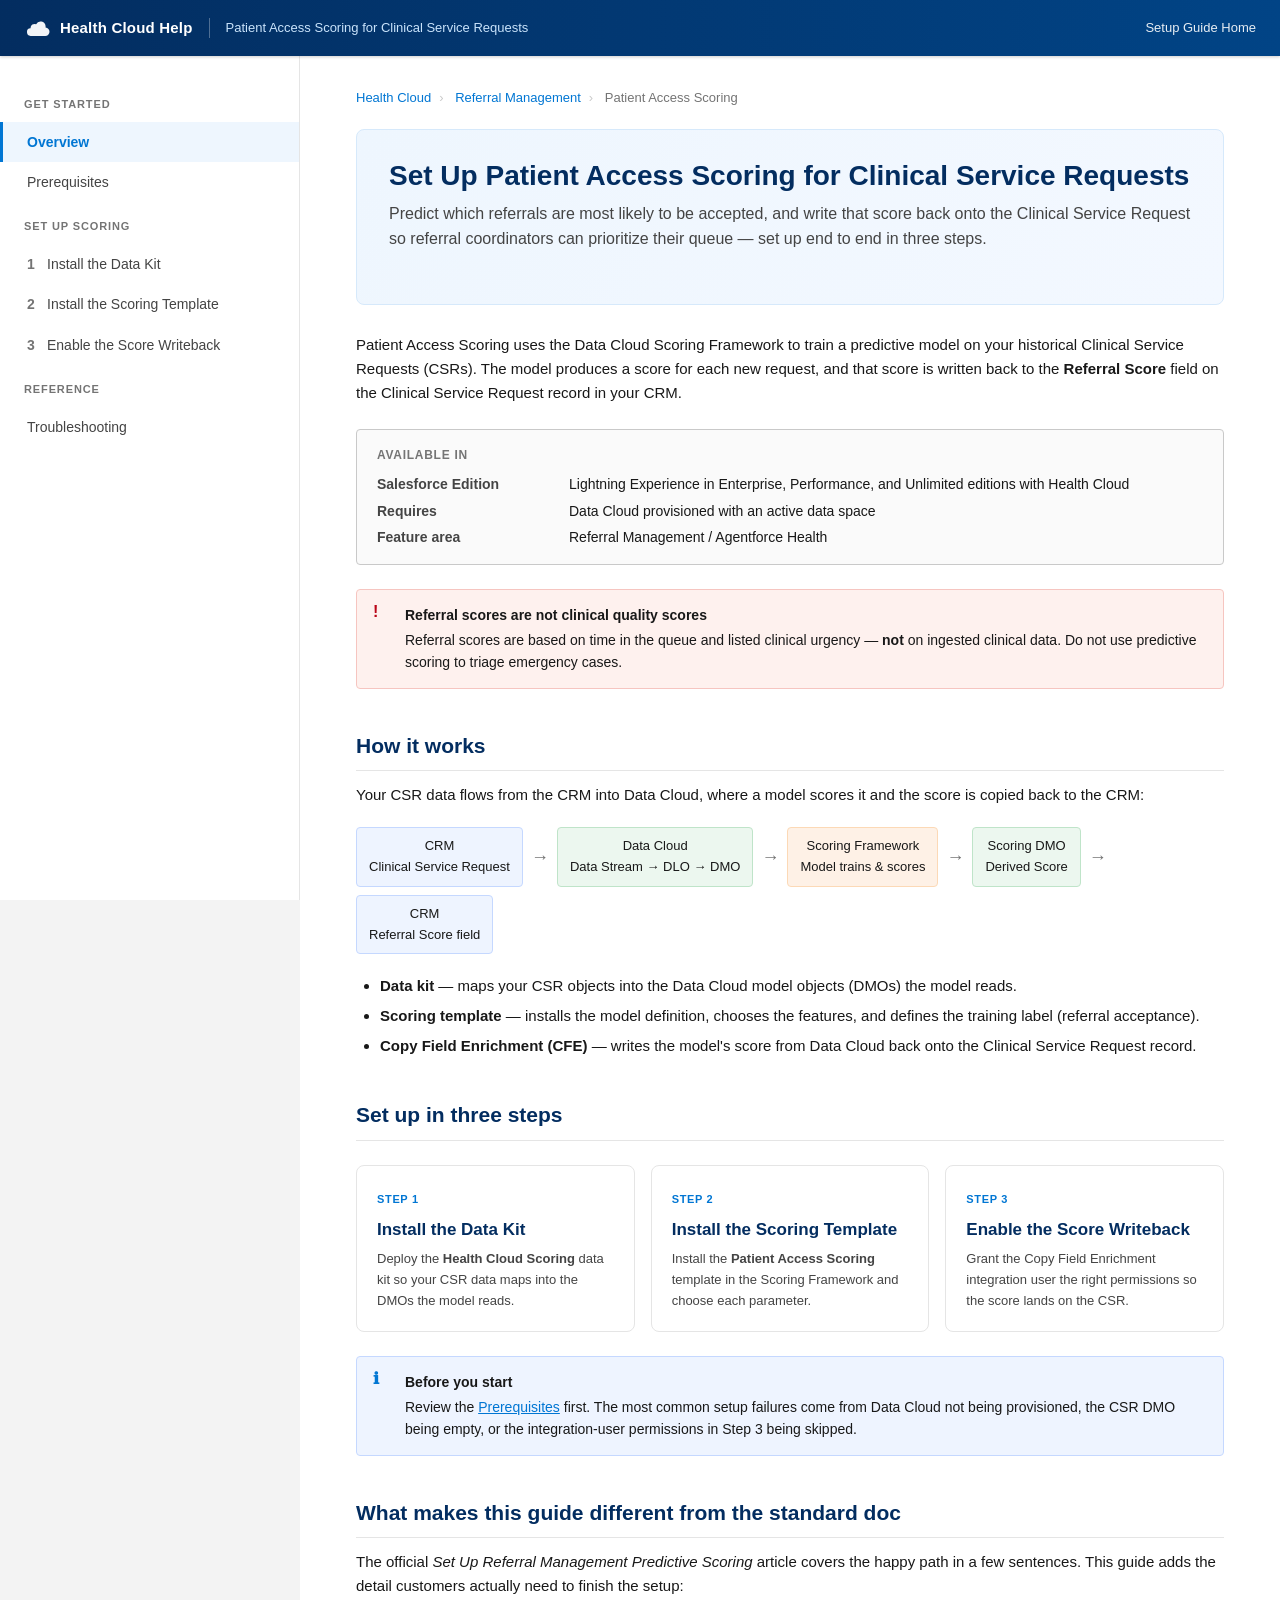
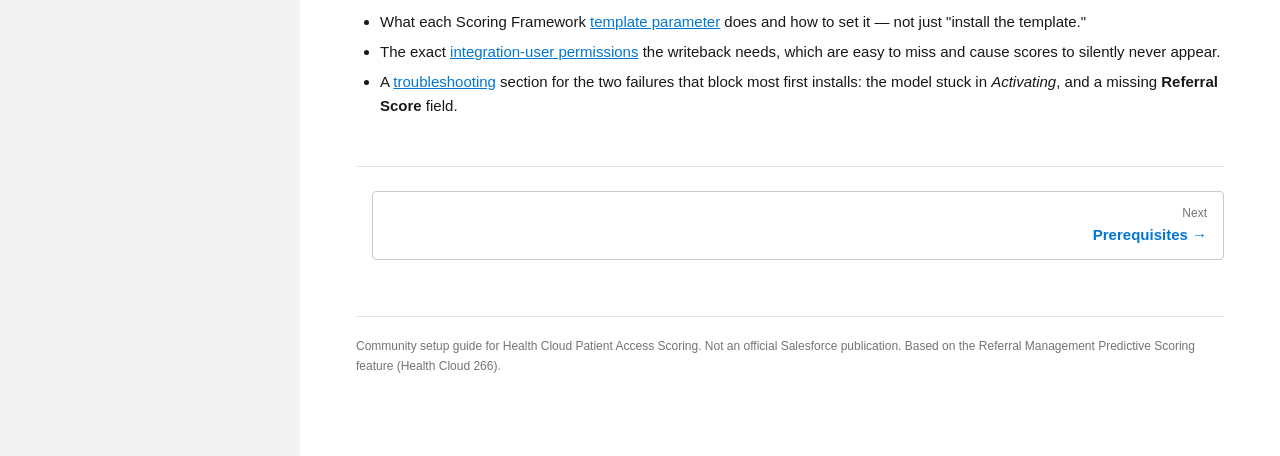
==== index.html @ 1a2166a1 "Patient Access Scoring end-to-end setup guide (SLDS-styled help site) Covers data kit install (CSRSc" ====
<!DOCTYPE html>
<html lang="en">
<head>
  <meta charset="UTF-8">
  <meta name="viewport" content="width=device-width, initial-scale=1.0">
  <title>Set Up Patient Access Scoring for Clinical Service Requests | Health Cloud Help</title>
  <meta name="description" content="End-to-end guide to set up predictive referral scoring for Clinical Service Requests in Health Cloud: install the data kit, install the scoring template, and enable score writeback.">
  <link rel="stylesheet" href="assets/styles.css">
</head>
<body data-page="index">
  <div class="layout">
    <main class="content">
      <nav class="breadcrumb">
        <a href="index.html">Health Cloud</a><span class="sep">›</span>
        <a href="index.html">Referral Management</a><span class="sep">›</span>
        Patient Access Scoring
      </nav>

      <div class="hero">
        <h1>Set Up Patient Access Scoring for Clinical Service Requests</h1>
        <p class="subtitle">Predict which referrals are most likely to be accepted, and write that score back onto the Clinical Service Request so referral coordinators can prioritize their queue — set up end to end in three steps.</p>
      </div>

      <p>Patient Access Scoring uses the Data Cloud Scoring Framework to train a predictive model on your historical Clinical Service Requests (CSRs). The model produces a score for each new request, and that score is written back to the <strong>Referral Score</strong> field on the Clinical Service Request record in your CRM.</p>

      <div class="editions">
        <h4>Available In</h4>
        <dl>
          <dt>Salesforce Edition</dt><dd>Lightning Experience in Enterprise, Performance, and Unlimited editions with Health Cloud</dd>
          <dt>Requires</dt><dd>Data Cloud provisioned with an active data space</dd>
          <dt>Feature area</dt><dd>Referral Management / Agentforce Health</dd>
        </dl>
      </div>

      <div class="callout important">
        <span class="label">Referral scores are not clinical quality scores</span>
        Referral scores are based on time in the queue and listed clinical urgency — <strong>not</strong> on ingested clinical data. Do not use predictive scoring to triage emergency cases.
      </div>

      <h2>How it works</h2>
      <p>Your CSR data flows from the CRM into Data Cloud, where a model scores it and the score is copied back to the CRM:</p>
      <div class="flow">
        <div class="node crm">CRM<br>Clinical Service Request</div>
        <span class="arrow">→</span>
        <div class="node dc">Data Cloud<br>Data Stream → DLO → DMO</div>
        <span class="arrow">→</span>
        <div class="node model">Scoring Framework<br>Model trains &amp; scores</div>
        <span class="arrow">→</span>
        <div class="node dc">Scoring DMO<br>Derived Score</div>
        <span class="arrow">→</span>
        <div class="node crm">CRM<br>Referral Score field</div>
      </div>
      <ul>
        <li><strong>Data kit</strong> — maps your CSR objects into the Data Cloud model objects (DMOs) the model reads.</li>
        <li><strong>Scoring template</strong> — installs the model definition, chooses the features, and defines the training label (referral acceptance).</li>
        <li><strong>Copy Field Enrichment (CFE)</strong> — writes the model's score from Data Cloud back onto the Clinical Service Request record.</li>
      </ul>

      <h2>Set up in three steps</h2>
      <div class="cards">
        <a class="card" href="data-kit.html">
          <span class="step-tag">Step 1</span>
          <h3>Install the Data Kit</h3>
          <p>Deploy the <strong>Health Cloud Scoring</strong> data kit so your CSR data maps into the DMOs the model reads.</p>
        </a>
        <a class="card" href="scoring-framework.html">
          <span class="step-tag">Step 2</span>
          <h3>Install the Scoring Template</h3>
          <p>Install the <strong>Patient Access Scoring</strong> template in the Scoring Framework and choose each parameter.</p>
        </a>
        <a class="card" href="cfe-permissions.html">
          <span class="step-tag">Step 3</span>
          <h3>Enable the Score Writeback</h3>
          <p>Grant the Copy Field Enrichment integration user the right permissions so the score lands on the CSR.</p>
        </a>
      </div>

      <div class="callout note">
        <span class="label">Before you start</span>
        Review the <a href="prerequisites.html">Prerequisites</a> first. The most common setup failures come from Data Cloud not being provisioned, the CSR DMO being empty, or the integration-user permissions in Step 3 being skipped.
      </div>

      <h2>What makes this guide different from the standard doc</h2>
      <p>The official <em>Set Up Referral Management Predictive Scoring</em> article covers the happy path in a few sentences. This guide adds the detail customers actually need to finish the setup:</p>
      <ul>
        <li>What each Scoring Framework <a href="scoring-framework.html">template parameter</a> does and how to set it — not just "install the template."</li>
        <li>The exact <a href="cfe-permissions.html">integration-user permissions</a> the writeback needs, which are easy to miss and cause scores to silently never appear.</li>
        <li>A <a href="troubleshooting.html">troubleshooting</a> section for the two failures that block most first installs: the model stuck in <em>Activating</em>, and a missing <strong>Referral Score</strong> field.</li>
      </ul>

      <div class="pager">
        <span></span>
        <a class="next" href="prerequisites.html"><span class="dir">Next</span><span class="ttl">Prerequisites →</span></a>
      </div>

      <footer>
        Community setup guide for Health Cloud Patient Access Scoring. Not an official Salesforce publication. Based on the Referral Management Predictive Scoring feature (Health Cloud 266).
      </footer>
    </main>
  </div>
  <script src="assets/site.js"></script>
</body>
</html>
---- assets/styles.css ----
/* Patient Access Scoring — Help site
   Styling modeled on Salesforce Help (help.salesforce.com) using the
   Salesforce Lightning Design System color tokens and type scale. */

:root {
  --sf-blue: #0176d3;
  --sf-blue-dark: #014486;
  --sf-blue-hover: #005fb2;
  --sf-navy: #032d60;
  --sf-bg: #f3f3f3;
  --sf-surface: #ffffff;
  --sf-border: #e5e5e5;
  --sf-border-strong: #c9c9c9;
  --sf-text: #181818;
  --sf-text-weak: #444444;
  --sf-text-weakest: #747474;
  --sf-green: #2e844a;
  --sf-green-bg: #ecf7ef;
  --sf-orange: #fe9339;
  --sf-orange-bg: #fef1e6;
  --sf-red: #ba0517;
  --sf-red-bg: #fef1ee;
  --sf-code-bg: #f4f6f9;
  --sf-radius: 0.25rem;
  --sf-shadow: 0 2px 4px rgba(0,0,0,0.06), 0 1px 2px rgba(0,0,0,0.04);
  --font: 'Salesforce Sans', -apple-system, BlinkMacSystemFont, 'Segoe UI', Roboto, Helvetica, Arial, sans-serif;
  --mono: 'SFMono-Regular', Consolas, 'Liberation Mono', Menlo, monospace;
}

* { box-sizing: border-box; }

html { scroll-behavior: smooth; }

body {
  margin: 0;
  font-family: var(--font);
  color: var(--sf-text);
  background: var(--sf-bg);
  font-size: 15px;
  line-height: 1.6;
  -webkit-font-smoothing: antialiased;
}

/* ---------- Top header ---------- */
.site-header {
  background: linear-gradient(90deg, var(--sf-navy) 0%, var(--sf-blue-dark) 100%);
  color: #fff;
  padding: 0;
  position: sticky;
  top: 0;
  z-index: 100;
  box-shadow: 0 1px 3px rgba(0,0,0,0.2);
}
.site-header-inner {
  max-width: 1280px;
  margin: 0 auto;
  padding: 0 24px;
  display: flex;
  align-items: center;
  height: 56px;
  gap: 16px;
}
.site-header .cloud-badge {
  display: inline-flex;
  align-items: center;
  gap: 8px;
  font-weight: 700;
  font-size: 15px;
  letter-spacing: 0.2px;
}
.site-header .cloud-badge svg { width: 28px; height: 28px; }
.site-header .product {
  font-size: 13px;
  color: #c9e3fb;
  border-left: 1px solid rgba(255,255,255,0.3);
  padding-left: 16px;
}
.site-header .spacer { flex: 1; }
.site-header .header-link {
  color: #fff;
  text-decoration: none;
  font-size: 13px;
  opacity: 0.9;
}
.site-header .header-link:hover { opacity: 1; text-decoration: underline; }

/* ---------- Layout ---------- */
.layout {
  max-width: 1280px;
  margin: 0 auto;
  display: grid;
  grid-template-columns: 300px 1fr;
  gap: 0;
  align-items: start;
}
.sidebar {
  background: var(--sf-surface);
  border-right: 1px solid var(--sf-border);
  min-height: calc(100vh - 56px);
  padding: 24px 0;
  position: sticky;
  top: 56px;
  align-self: start;
  max-height: calc(100vh - 56px);
  overflow-y: auto;
}
.sidebar h2 {
  font-size: 11px;
  text-transform: uppercase;
  letter-spacing: 0.08em;
  color: var(--sf-text-weakest);
  padding: 0 24px;
  margin: 16px 0 8px;
}
.sidebar nav a {
  display: block;
  padding: 9px 24px 9px 24px;
  color: var(--sf-text-weak);
  text-decoration: none;
  font-size: 14px;
  border-left: 3px solid transparent;
}
.sidebar nav a:hover { background: #f8f9fb; color: var(--sf-blue); }
.sidebar nav a.active {
  color: var(--sf-blue);
  border-left-color: var(--sf-blue);
  background: #eef6fe;
  font-weight: 600;
}
.sidebar nav a .step-num {
  display: inline-block;
  width: 20px;
  color: var(--sf-text-weakest);
  font-weight: 600;
}

/* ---------- Main content ---------- */
.content {
  background: var(--sf-surface);
  padding: 32px 56px 80px;
  min-height: calc(100vh - 56px);
}
.breadcrumb {
  font-size: 13px;
  color: var(--sf-text-weakest);
  margin-bottom: 20px;
}
.breadcrumb a { color: var(--sf-blue); text-decoration: none; }
.breadcrumb a:hover { text-decoration: underline; }
.breadcrumb .sep { margin: 0 8px; color: var(--sf-border-strong); }

.content h1 {
  font-size: 28px;
  line-height: 1.25;
  font-weight: 700;
  color: var(--sf-navy);
  margin: 0 0 8px;
}
.content .subtitle {
  font-size: 16px;
  color: var(--sf-text-weak);
  margin: 0 0 24px;
}
.content h2 {
  font-size: 21px;
  font-weight: 700;
  color: var(--sf-navy);
  margin: 40px 0 12px;
  padding-bottom: 8px;
  border-bottom: 1px solid var(--sf-border);
}
.content h3 {
  font-size: 17px;
  font-weight: 700;
  color: var(--sf-text);
  margin: 28px 0 8px;
}
.content p { margin: 12px 0; }
.content ul, .content ol { margin: 12px 0; padding-left: 24px; }
.content li { margin: 6px 0; }
.content a { color: var(--sf-blue); }

/* Required Editions box (classic Salesforce Help element) */
.editions {
  border: 1px solid var(--sf-border-strong);
  border-radius: var(--sf-radius);
  background: #fafafa;
  padding: 16px 20px;
  margin: 24px 0;
  font-size: 14px;
}
.editions h4 {
  margin: 0 0 8px;
  font-size: 12px;
  text-transform: uppercase;
  letter-spacing: 0.06em;
  color: var(--sf-text-weakest);
}
.editions dl { margin: 0; display: grid; grid-template-columns: 180px 1fr; gap: 4px 12px; }
.editions dt { color: var(--sf-text-weak); font-weight: 600; }
.editions dd { margin: 0; }

/* Callouts */
.callout {
  border-radius: var(--sf-radius);
  padding: 14px 16px 14px 48px;
  margin: 20px 0;
  position: relative;
  font-size: 14px;
  border: 1px solid transparent;
}
.callout .label { font-weight: 700; display: block; margin-bottom: 2px; }
.callout::before {
  position: absolute;
  left: 16px;
  top: 14px;
  font-size: 16px;
  line-height: 1;
}
.callout.note { background: #eef4ff; border-color: #c5d8ff; }
.callout.note::before { content: "ℹ"; color: var(--sf-blue); font-weight: 700; }
.callout.tip { background: var(--sf-green-bg); border-color: #bfe4c9; }
.callout.tip::before { content: "✓"; color: var(--sf-green); font-weight: 700; }
.callout.warning { background: var(--sf-orange-bg); border-color: #fcd9b6; }
.callout.warning::before { content: "⚠"; color: #b8560f; }
.callout.important { background: var(--sf-red-bg); border-color: #f6c5c0; }
.callout.important::before { content: "!"; color: var(--sf-red); font-weight: 800; }

/* Step cards */
.step {
  display: flex;
  gap: 16px;
  margin: 20px 0;
  align-items: flex-start;
}
.step .num {
  flex: 0 0 32px;
  width: 32px;
  height: 32px;
  border-radius: 50%;
  background: var(--sf-blue);
  color: #fff;
  font-weight: 700;
  display: flex;
  align-items: center;
  justify-content: center;
  font-size: 15px;
}
.step .body { flex: 1; }
.step .body > :first-child { margin-top: 0; }

/* Code blocks */
code {
  font-family: var(--mono);
  font-size: 0.86em;
  background: var(--sf-code-bg);
  padding: 2px 6px;
  border-radius: 3px;
  color: #032d60;
  border: 1px solid #e3e8ef;
}
pre {
  background: #032d42;
  color: #e6f0f7;
  padding: 16px 18px;
  border-radius: var(--sf-radius);
  overflow-x: auto;
  font-size: 13px;
  line-height: 1.5;
  margin: 16px 0;
}
pre code {
  background: none;
  border: none;
  color: inherit;
  padding: 0;
  font-size: 13px;
}

/* Tables */
table {
  width: 100%;
  border-collapse: collapse;
  margin: 16px 0;
  font-size: 14px;
}
th, td {
  text-align: left;
  padding: 10px 12px;
  border: 1px solid var(--sf-border);
  vertical-align: top;
}
th {
  background: #f4f6f9;
  font-weight: 700;
  color: var(--sf-navy);
}
tr:nth-child(even) td { background: #fafbfc; }
td code { white-space: nowrap; }

/* Parameter reference list */
.param {
  border: 1px solid var(--sf-border);
  border-left: 4px solid var(--sf-blue);
  border-radius: var(--sf-radius);
  padding: 14px 18px;
  margin: 14px 0;
}
.param .pname { font-weight: 700; font-size: 15px; color: var(--sf-navy); }
.param .pmeta {
  font-size: 12px;
  color: var(--sf-text-weakest);
  margin: 2px 0 8px;
}
.param .pmeta .default {
  font-family: var(--mono);
  background: var(--sf-code-bg);
  padding: 1px 5px;
  border-radius: 3px;
}
.badge {
  display: inline-block;
  font-size: 11px;
  font-weight: 700;
  padding: 1px 8px;
  border-radius: 10px;
  margin-left: 6px;
  vertical-align: middle;
}
.badge.required { background: var(--sf-red-bg); color: var(--sf-red); }
.badge.optional { background: #eef1f6; color: var(--sf-text-weak); }
.badge.recommended { background: var(--sf-green-bg); color: var(--sf-green); }

/* Pager */
.pager {
  display: flex;
  justify-content: space-between;
  margin-top: 48px;
  padding-top: 24px;
  border-top: 1px solid var(--sf-border);
  gap: 16px;
}
.pager a {
  flex: 1;
  text-decoration: none;
  border: 1px solid var(--sf-border-strong);
  border-radius: var(--sf-radius);
  padding: 12px 16px;
  color: var(--sf-text);
  transition: border-color 0.15s, box-shadow 0.15s;
}
.pager a:hover { border-color: var(--sf-blue); box-shadow: var(--sf-shadow); }
.pager a.next { text-align: right; }
.pager .dir { display: block; font-size: 12px; color: var(--sf-text-weakest); }
.pager .ttl { display: block; font-weight: 600; color: var(--sf-blue); }

/* Overview hero + cards */
.hero {
  background: linear-gradient(120deg, #eef6fe 0%, #f3f8ff 100%);
  border: 1px solid #d6e9fb;
  border-radius: 8px;
  padding: 28px 32px;
  margin-bottom: 28px;
}
.hero h1 { margin-top: 0; }
.cards {
  display: grid;
  grid-template-columns: repeat(auto-fit, minmax(240px, 1fr));
  gap: 16px;
  margin: 24px 0;
}
.card {
  border: 1px solid var(--sf-border);
  border-radius: 8px;
  padding: 20px;
  text-decoration: none;
  color: inherit;
  display: block;
  transition: border-color 0.15s, box-shadow 0.15s, transform 0.15s;
  background: #fff;
}
.card:hover { border-color: var(--sf-blue); box-shadow: var(--sf-shadow); transform: translateY(-2px); }
.card .step-tag {
  font-size: 11px;
  font-weight: 700;
  text-transform: uppercase;
  letter-spacing: 0.06em;
  color: var(--sf-blue);
}
.card h3 { margin: 6px 0; color: var(--sf-navy); }
.card p { font-size: 13px; color: var(--sf-text-weak); margin: 0; }

/* Data flow diagram */
.flow {
  display: flex;
  flex-wrap: wrap;
  align-items: center;
  gap: 8px;
  margin: 20px 0;
  font-size: 13px;
}
.flow .node {
  border: 1px solid var(--sf-border-strong);
  border-radius: var(--sf-radius);
  padding: 8px 12px;
  background: #fff;
  text-align: center;
}
.flow .node.crm { border-color: #c5d8ff; background: #eef4ff; }
.flow .node.dc { border-color: #bfe4c9; background: var(--sf-green-bg); }
.flow .node.model { border-color: #fcd9b6; background: var(--sf-orange-bg); }
.flow .arrow { color: var(--sf-text-weakest); font-size: 18px; }

.content footer {
  margin-top: 56px;
  padding-top: 20px;
  border-top: 1px solid var(--sf-border);
  font-size: 12px;
  color: var(--sf-text-weakest);
}

/* Responsive */
@media (max-width: 900px) {
  .layout { grid-template-columns: 1fr; }
  .sidebar { position: static; max-height: none; border-right: none; border-bottom: 1px solid var(--sf-border); }
  .content { padding: 24px 20px 64px; }
  .editions dl { grid-template-columns: 1fr; }
}
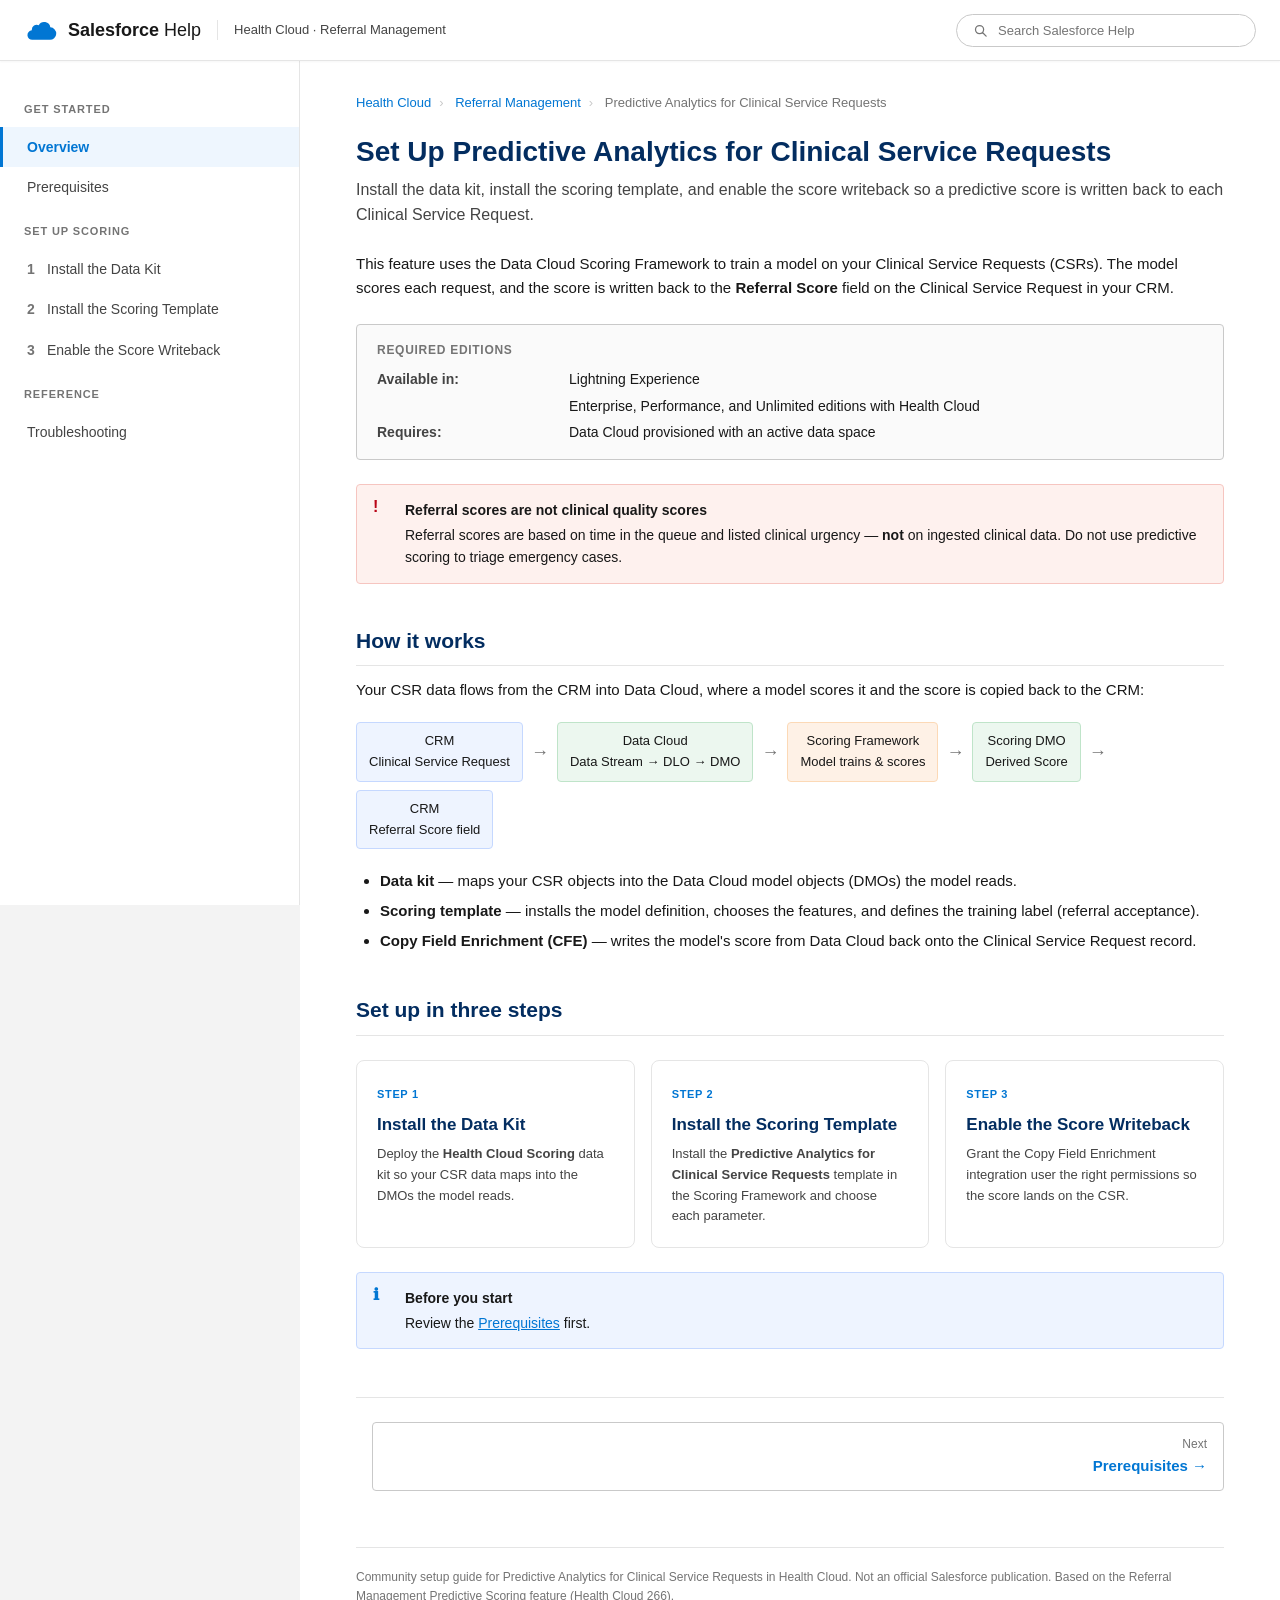
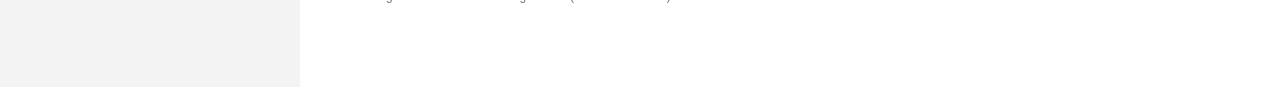
==== commit 3f4bc5d9: "Rename to Predictive Analytics for CSR; fix prerequisite; factual pass - Replace all 'Patient Access" ====
--- a/index.html
+++ b/index.html
@@ -3,8 +3,8 @@
 <head>
   <meta charset="UTF-8">
   <meta name="viewport" content="width=device-width, initial-scale=1.0">
-  <title>Set Up Patient Access Scoring for Clinical Service Requests | Health Cloud Help</title>
-  <meta name="description" content="End-to-end guide to set up predictive referral scoring for Clinical Service Requests in Health Cloud: install the data kit, install the scoring template, and enable score writeback.">
+  <title>Set Up Predictive Analytics for Clinical Service Requests | Health Cloud Help</title>
+  <meta name="description" content="End-to-end guide to set up predictive scoring for Clinical Service Requests in Health Cloud: install the data kit, install the scoring template, and enable score writeback.">
   <link rel="stylesheet" href="assets/styles.css">
 </head>
 <body data-page="index">
@@ -13,22 +13,22 @@
       <nav class="breadcrumb">
         <a href="index.html">Health Cloud</a><span class="sep">›</span>
         <a href="index.html">Referral Management</a><span class="sep">›</span>
-        Patient Access Scoring
+        Predictive Analytics for Clinical Service Requests
       </nav>
 
       <div class="hero">
-        <h1>Set Up Patient Access Scoring for Clinical Service Requests</h1>
-        <p class="subtitle">Predict which referrals are most likely to be accepted, and write that score back onto the Clinical Service Request so referral coordinators can prioritize their queue — set up end to end in three steps.</p>
+        <h1>Set Up Predictive Analytics for Clinical Service Requests</h1>
+        <p class="subtitle">Install the data kit, install the scoring template, and enable the score writeback so a predictive score is written back to each Clinical Service Request.</p>
       </div>
 
-      <p>Patient Access Scoring uses the Data Cloud Scoring Framework to train a predictive model on your historical Clinical Service Requests (CSRs). The model produces a score for each new request, and that score is written back to the <strong>Referral Score</strong> field on the Clinical Service Request record in your CRM.</p>
+      <p>This feature uses the Data Cloud Scoring Framework to train a model on your Clinical Service Requests (CSRs). The model scores each request, and the score is written back to the <strong>Referral Score</strong> field on the Clinical Service Request in your CRM.</p>
 
       <div class="editions">
-        <h4>Available In</h4>
+        <h4>Required Editions</h4>
         <dl>
-          <dt>Salesforce Edition</dt><dd>Lightning Experience in Enterprise, Performance, and Unlimited editions with Health Cloud</dd>
-          <dt>Requires</dt><dd>Data Cloud provisioned with an active data space</dd>
-          <dt>Feature area</dt><dd>Referral Management / Agentforce Health</dd>
+          <dt>Available in:</dt><dd>Lightning Experience</dd>
+          <dt></dt><dd>Enterprise, Performance, and Unlimited editions with Health Cloud</dd>
+          <dt>Requires:</dt><dd>Data Cloud provisioned with an active data space</dd>
         </dl>
       </div>
 
@@ -66,7 +66,7 @@
         <a class="card" href="scoring-framework.html">
           <span class="step-tag">Step 2</span>
           <h3>Install the Scoring Template</h3>
-          <p>Install the <strong>Patient Access Scoring</strong> template in the Scoring Framework and choose each parameter.</p>
+          <p>Install the <strong>Predictive Analytics for Clinical Service Requests</strong> template in the Scoring Framework and choose each parameter.</p>
         </a>
         <a class="card" href="cfe-permissions.html">
           <span class="step-tag">Step 3</span>
@@ -77,16 +77,8 @@
 
       <div class="callout note">
         <span class="label">Before you start</span>
-        Review the <a href="prerequisites.html">Prerequisites</a> first. The most common setup failures come from Data Cloud not being provisioned, the CSR DMO being empty, or the integration-user permissions in Step 3 being skipped.
+        Review the <a href="prerequisites.html">Prerequisites</a> first.
       </div>
-
-      <h2>What makes this guide different from the standard doc</h2>
-      <p>The official <em>Set Up Referral Management Predictive Scoring</em> article covers the happy path in a few sentences. This guide adds the detail customers actually need to finish the setup:</p>
-      <ul>
-        <li>What each Scoring Framework <a href="scoring-framework.html">template parameter</a> does and how to set it — not just "install the template."</li>
-        <li>The exact <a href="cfe-permissions.html">integration-user permissions</a> the writeback needs, which are easy to miss and cause scores to silently never appear.</li>
-        <li>A <a href="troubleshooting.html">troubleshooting</a> section for the two failures that block most first installs: the model stuck in <em>Activating</em>, and a missing <strong>Referral Score</strong> field.</li>
-      </ul>
 
       <div class="pager">
         <span></span>
@@ -94,7 +86,7 @@
       </div>
 
       <footer>
-        Community setup guide for Health Cloud Patient Access Scoring. Not an official Salesforce publication. Based on the Referral Management Predictive Scoring feature (Health Cloud 266).
+        Community setup guide for Predictive Analytics for Clinical Service Requests in Health Cloud. Not an official Salesforce publication. Based on the Referral Management Predictive Scoring feature (Health Cloud 266).
       </footer>
     </main>
   </div>
--- a/assets/styles.css
+++ b/assets/styles.css
@@ -1,4 +1,4 @@
-/* Patient Access Scoring — Help site
+/* Predictive Analytics for Clinical Service Requests — Help site
    Styling modeled on Salesforce Help (help.salesforce.com) using the
    Salesforce Lightning Design System color tokens and type scale. */
 
@@ -41,48 +41,75 @@
   -webkit-font-smoothing: antialiased;
 }
 
-/* ---------- Top header ---------- */
+/* ---------- Top header (help.salesforce.com style) ---------- */
 .site-header {
-  background: linear-gradient(90deg, var(--sf-navy) 0%, var(--sf-blue-dark) 100%);
-  color: #fff;
+  background: #fff;
+  color: var(--sf-text);
   padding: 0;
   position: sticky;
   top: 0;
   z-index: 100;
-  box-shadow: 0 1px 3px rgba(0,0,0,0.2);
+  border-bottom: 1px solid var(--sf-border);
+  box-shadow: 0 1px 2px rgba(0,0,0,0.04);
 }
 .site-header-inner {
-  max-width: 1280px;
+  max-width: 1440px;
   margin: 0 auto;
   padding: 0 24px;
   display: flex;
   align-items: center;
-  height: 56px;
+  height: 60px;
   gap: 16px;
 }
 .site-header .cloud-badge {
   display: inline-flex;
   align-items: center;
+  gap: 10px;
+  font-weight: 400;
+  font-size: 18px;
+  color: var(--sf-text);
+  letter-spacing: 0;
+}
+.site-header .cloud-badge strong { font-weight: 700; }
+.site-header .cloud-badge svg { width: 34px; height: 34px; }
+.site-header .product {
+  font-size: 13px;
+  color: var(--sf-text-weak);
+  border-left: 1px solid var(--sf-border);
+  padding-left: 16px;
+}
+.site-header .spacer { flex: 1; }
+.site-header .search {
+  display: flex;
+  align-items: center;
   gap: 8px;
-  font-weight: 700;
-  font-size: 15px;
-  letter-spacing: 0.2px;
-}
-.site-header .cloud-badge svg { width: 28px; height: 28px; }
-.site-header .product {
-  font-size: 13px;
-  color: #c9e3fb;
-  border-left: 1px solid rgba(255,255,255,0.3);
-  padding-left: 16px;
-}
-.site-header .spacer { flex: 1; }
+  border: 1px solid var(--sf-border-strong);
+  border-radius: 999px;
+  padding: 7px 16px;
+  width: 300px;
+  color: var(--sf-text-weakest);
+  font-size: 13px;
+  background: #fff;
+}
+.site-header .search svg { width: 15px; height: 15px; flex: 0 0 15px; }
+.site-header .search input {
+  border: none;
+  outline: none;
+  flex: 1;
+  font-size: 13px;
+  font-family: var(--font);
+  color: var(--sf-text);
+  background: transparent;
+}
 .site-header .header-link {
-  color: #fff;
+  color: var(--sf-blue);
   text-decoration: none;
   font-size: 13px;
-  opacity: 0.9;
-}
-.site-header .header-link:hover { opacity: 1; text-decoration: underline; }
+}
+.site-header .header-link:hover { text-decoration: underline; }
+@media (max-width: 760px) {
+  .site-header .product, .site-header .search { display: none; }
+}
 
 /* ---------- Layout ---------- */
 .layout {
@@ -354,13 +381,9 @@
 .pager .dir { display: block; font-size: 12px; color: var(--sf-text-weakest); }
 .pager .ttl { display: block; font-weight: 600; color: var(--sf-blue); }
 
-/* Overview hero + cards */
+/* Overview intro + cards */
 .hero {
-  background: linear-gradient(120deg, #eef6fe 0%, #f3f8ff 100%);
-  border: 1px solid #d6e9fb;
-  border-radius: 8px;
-  padding: 28px 32px;
-  margin-bottom: 28px;
+  margin-bottom: 8px;
 }
 .hero h1 { margin-top: 0; }
 .cards {
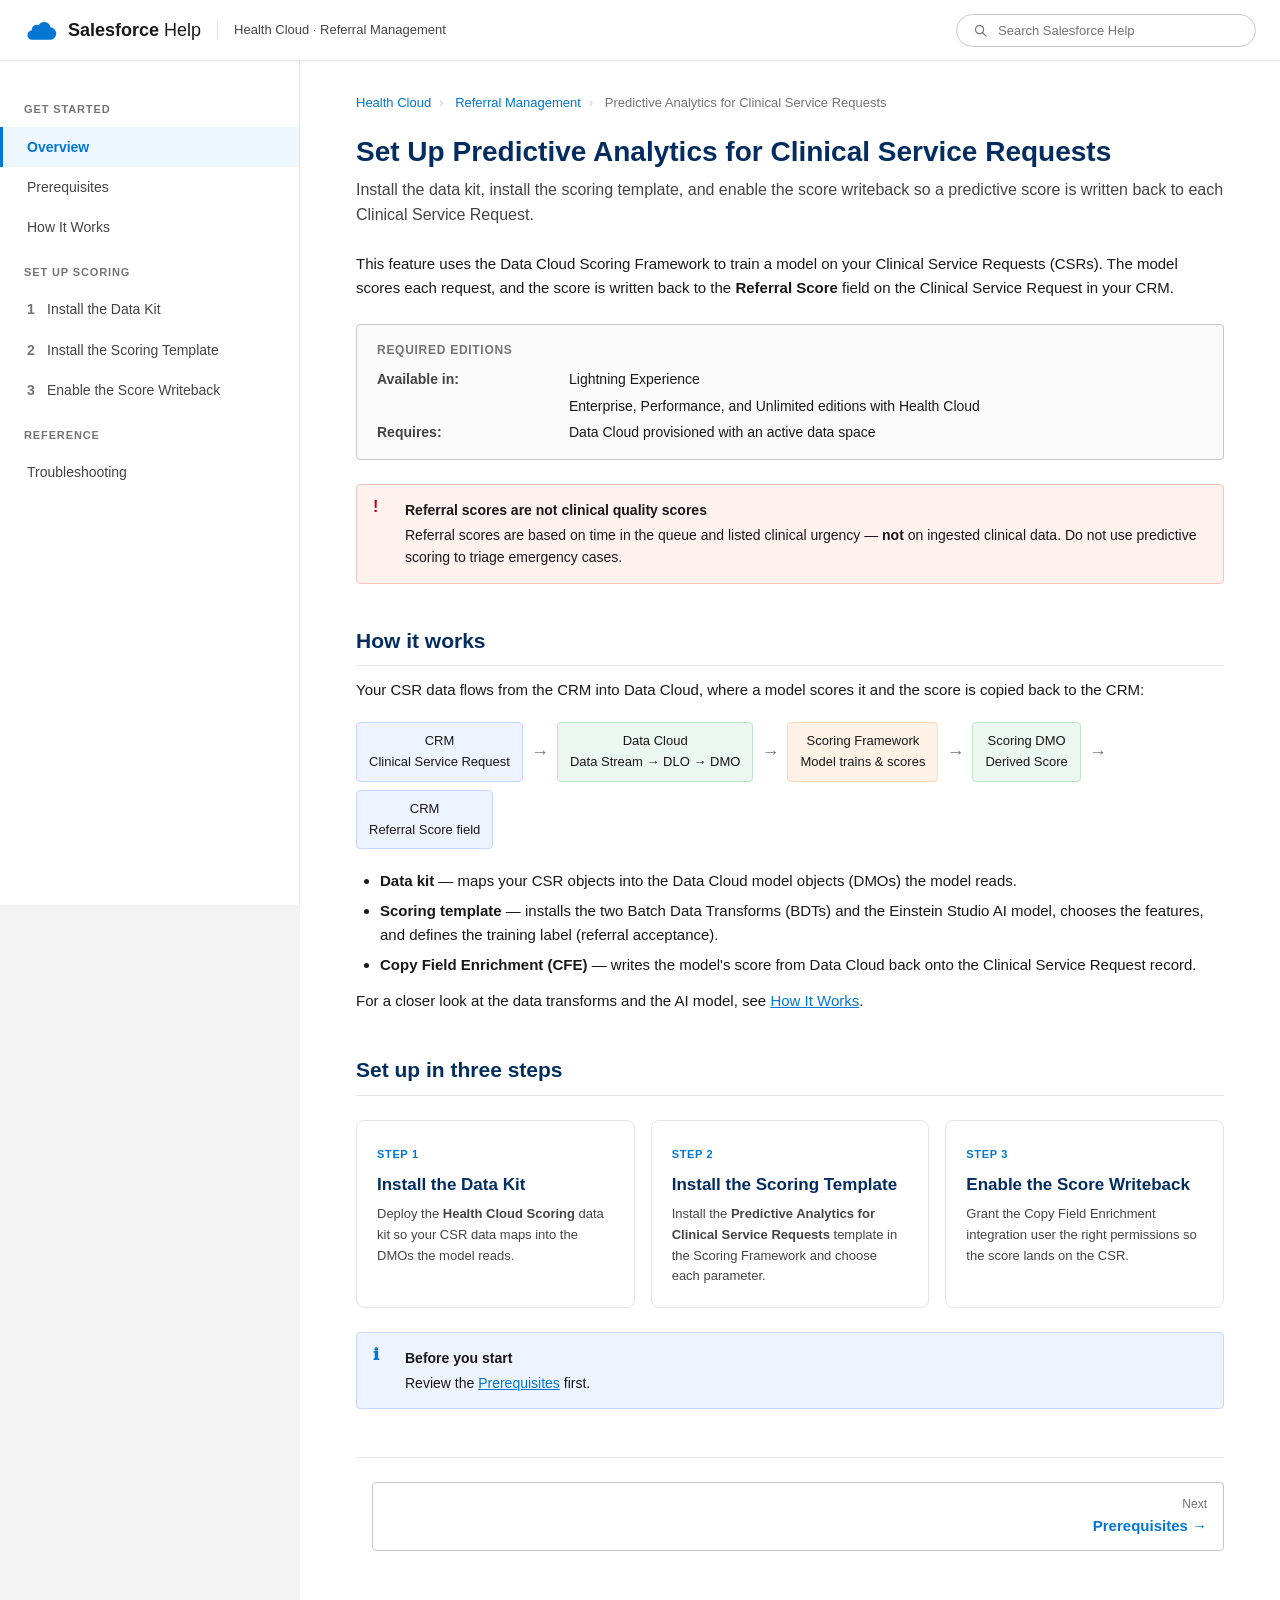
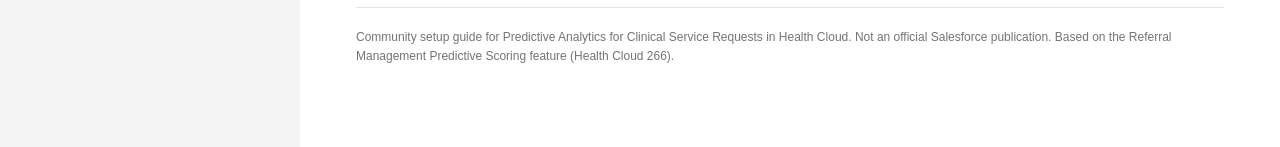
==== commit 1d4cf211: "Explain BDTs and the AI model; document Enable Asset Saving Added a "How It Works" page that walks t" ====
--- a/index.html
+++ b/index.html
@@ -52,9 +52,10 @@
       </div>
       <ul>
         <li><strong>Data kit</strong> — maps your CSR objects into the Data Cloud model objects (DMOs) the model reads.</li>
-        <li><strong>Scoring template</strong> — installs the model definition, chooses the features, and defines the training label (referral acceptance).</li>
+        <li><strong>Scoring template</strong> — installs the two Batch Data Transforms (BDTs) and the Einstein Studio AI model, chooses the features, and defines the training label (referral acceptance).</li>
         <li><strong>Copy Field Enrichment (CFE)</strong> — writes the model's score from Data Cloud back onto the Clinical Service Request record.</li>
       </ul>
+      <p>For a closer look at the data transforms and the AI model, see <a href="how-it-works.html">How It Works</a>.</p>
 
       <h2>Set up in three steps</h2>
       <div class="cards">
--- a/assets/styles.css
+++ b/assets/styles.css
@@ -433,6 +433,41 @@
 .flow .node.dc { border-color: #bfe4c9; background: var(--sf-green-bg); }
 .flow .node.model { border-color: #fcd9b6; background: var(--sf-orange-bg); }
 .flow .arrow { color: var(--sf-text-weakest); font-size: 18px; }
+.muted { color: var(--sf-text-weakest); font-weight: 400; }
+.flow .node .muted { display: block; font-size: 11px; margin-top: 2px; }
+
+/* Figures / screenshots */
+figure.shot {
+  margin: 20px 0;
+  border: 1px solid var(--sf-border);
+  border-radius: var(--sf-radius);
+  overflow: hidden;
+  background: #fff;
+}
+figure.shot img { display: block; width: 100%; height: auto; }
+figure.shot .placeholder {
+  display: flex;
+  flex-direction: column;
+  align-items: center;
+  justify-content: center;
+  gap: 8px;
+  min-height: 180px;
+  background: repeating-linear-gradient(45deg, #f7f9fb, #f7f9fb 12px, #f1f4f8 12px, #f1f4f8 24px);
+  color: var(--sf-text-weakest);
+  font-size: 13px;
+  text-align: center;
+  padding: 24px;
+  border-bottom: 1px solid var(--sf-border);
+}
+figure.shot .placeholder .ico {
+  width: 32px; height: 32px; opacity: 0.5;
+}
+figure.shot figcaption {
+  font-size: 12px;
+  color: var(--sf-text-weak);
+  padding: 8px 12px;
+}
+figure.shot figcaption b { color: var(--sf-text); font-weight: 600; }
 
 .content footer {
   margin-top: 56px;
